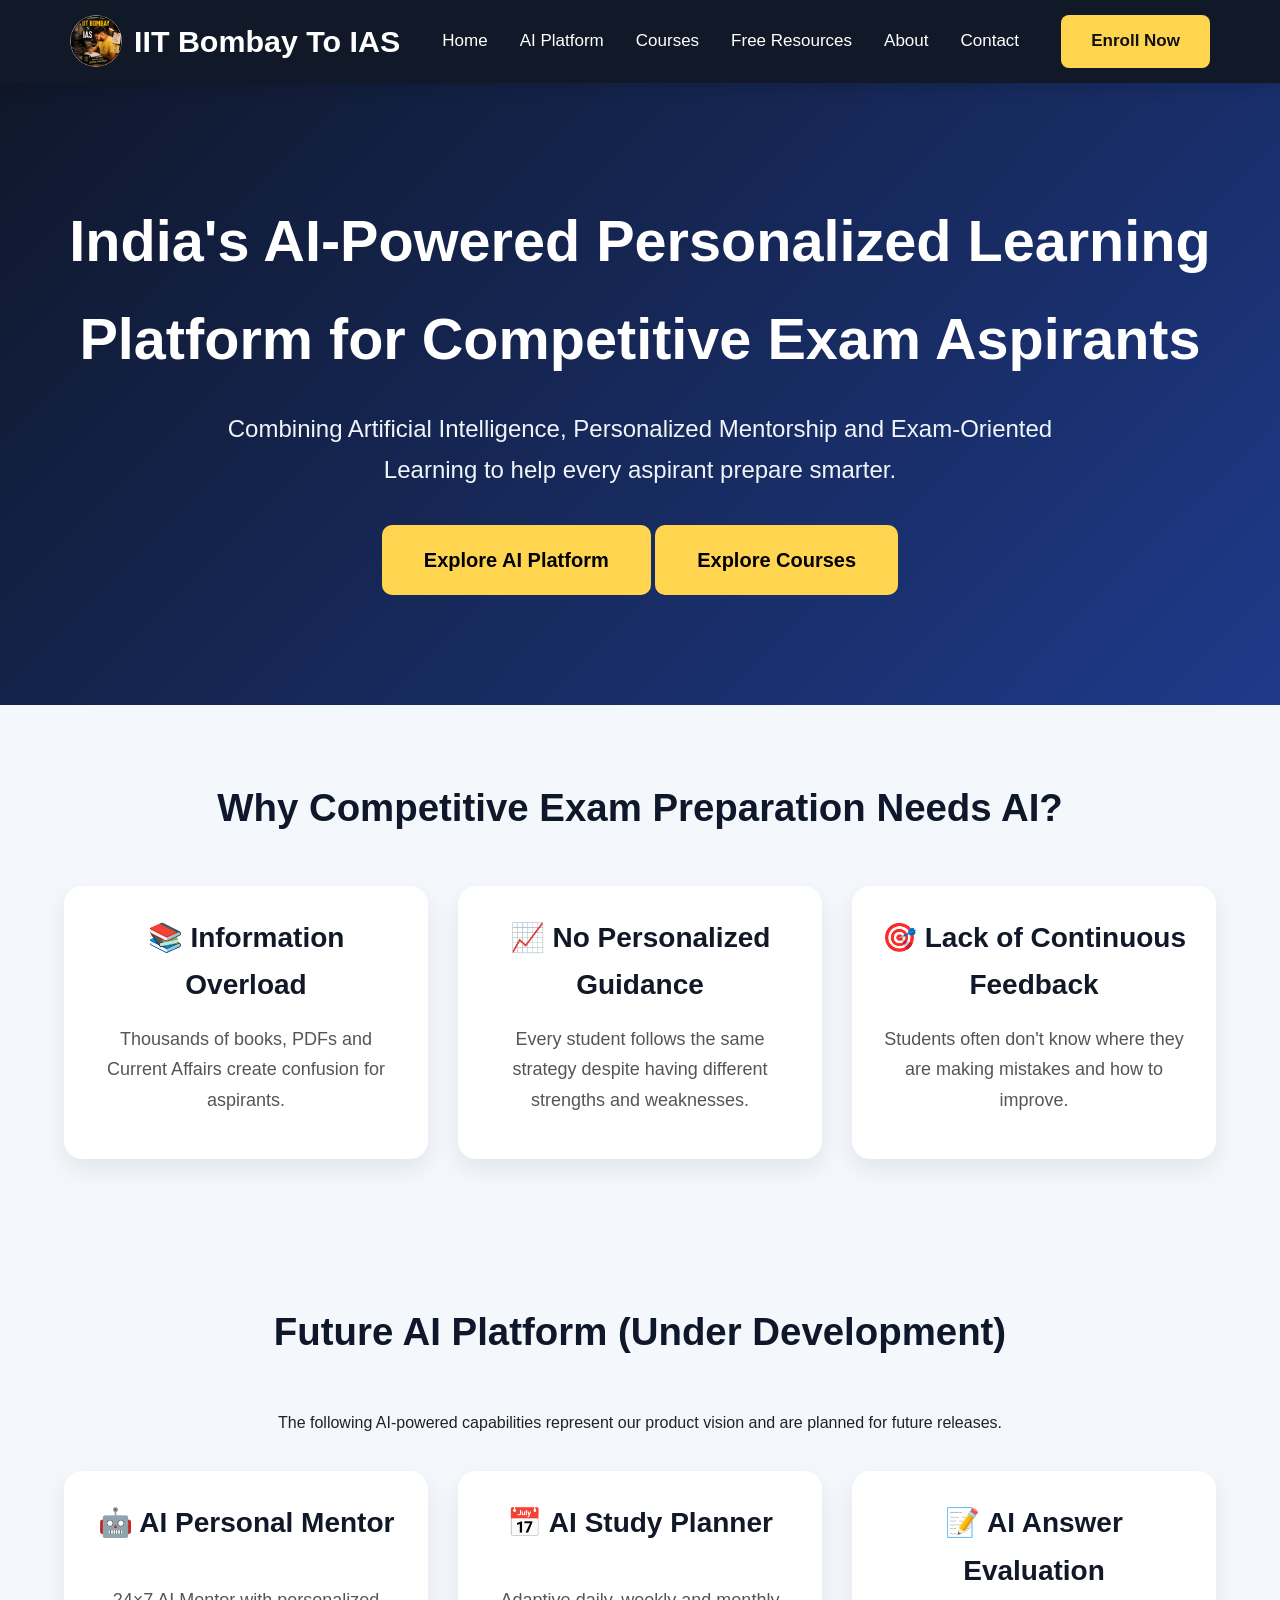
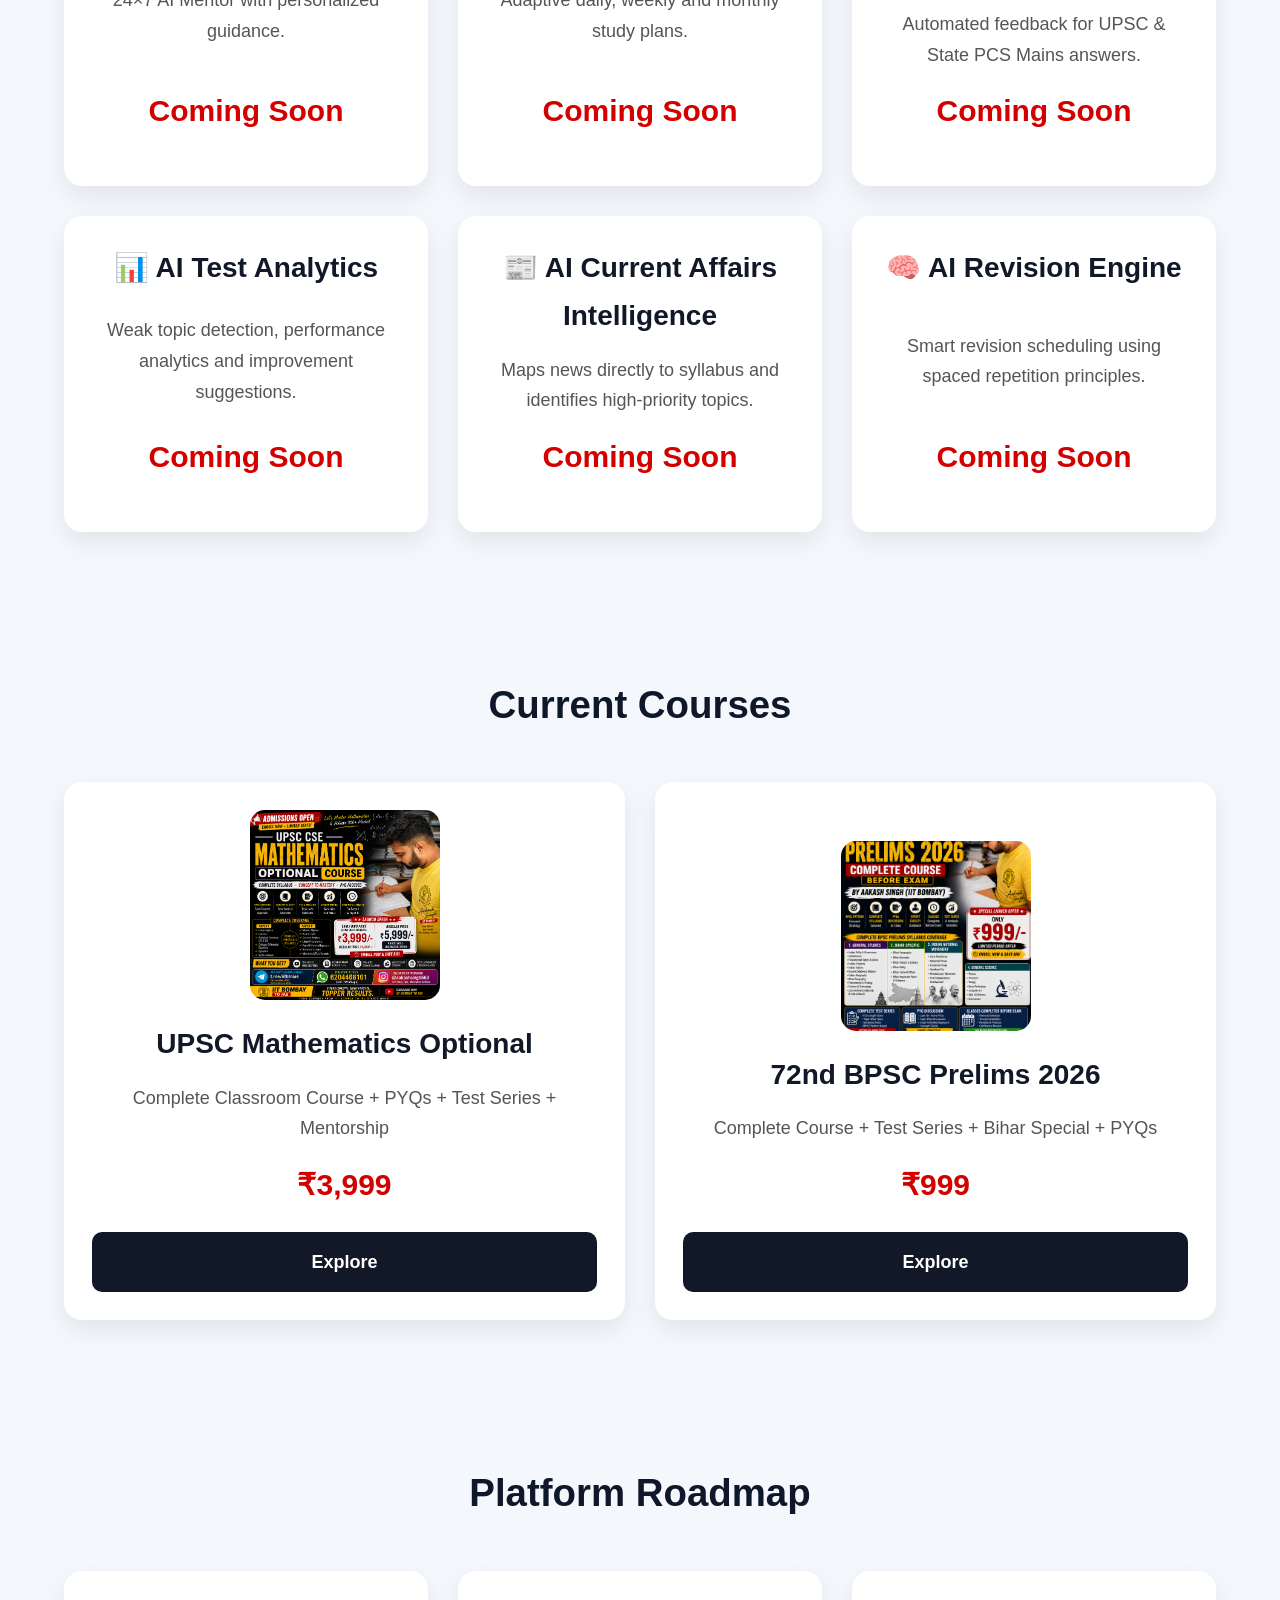
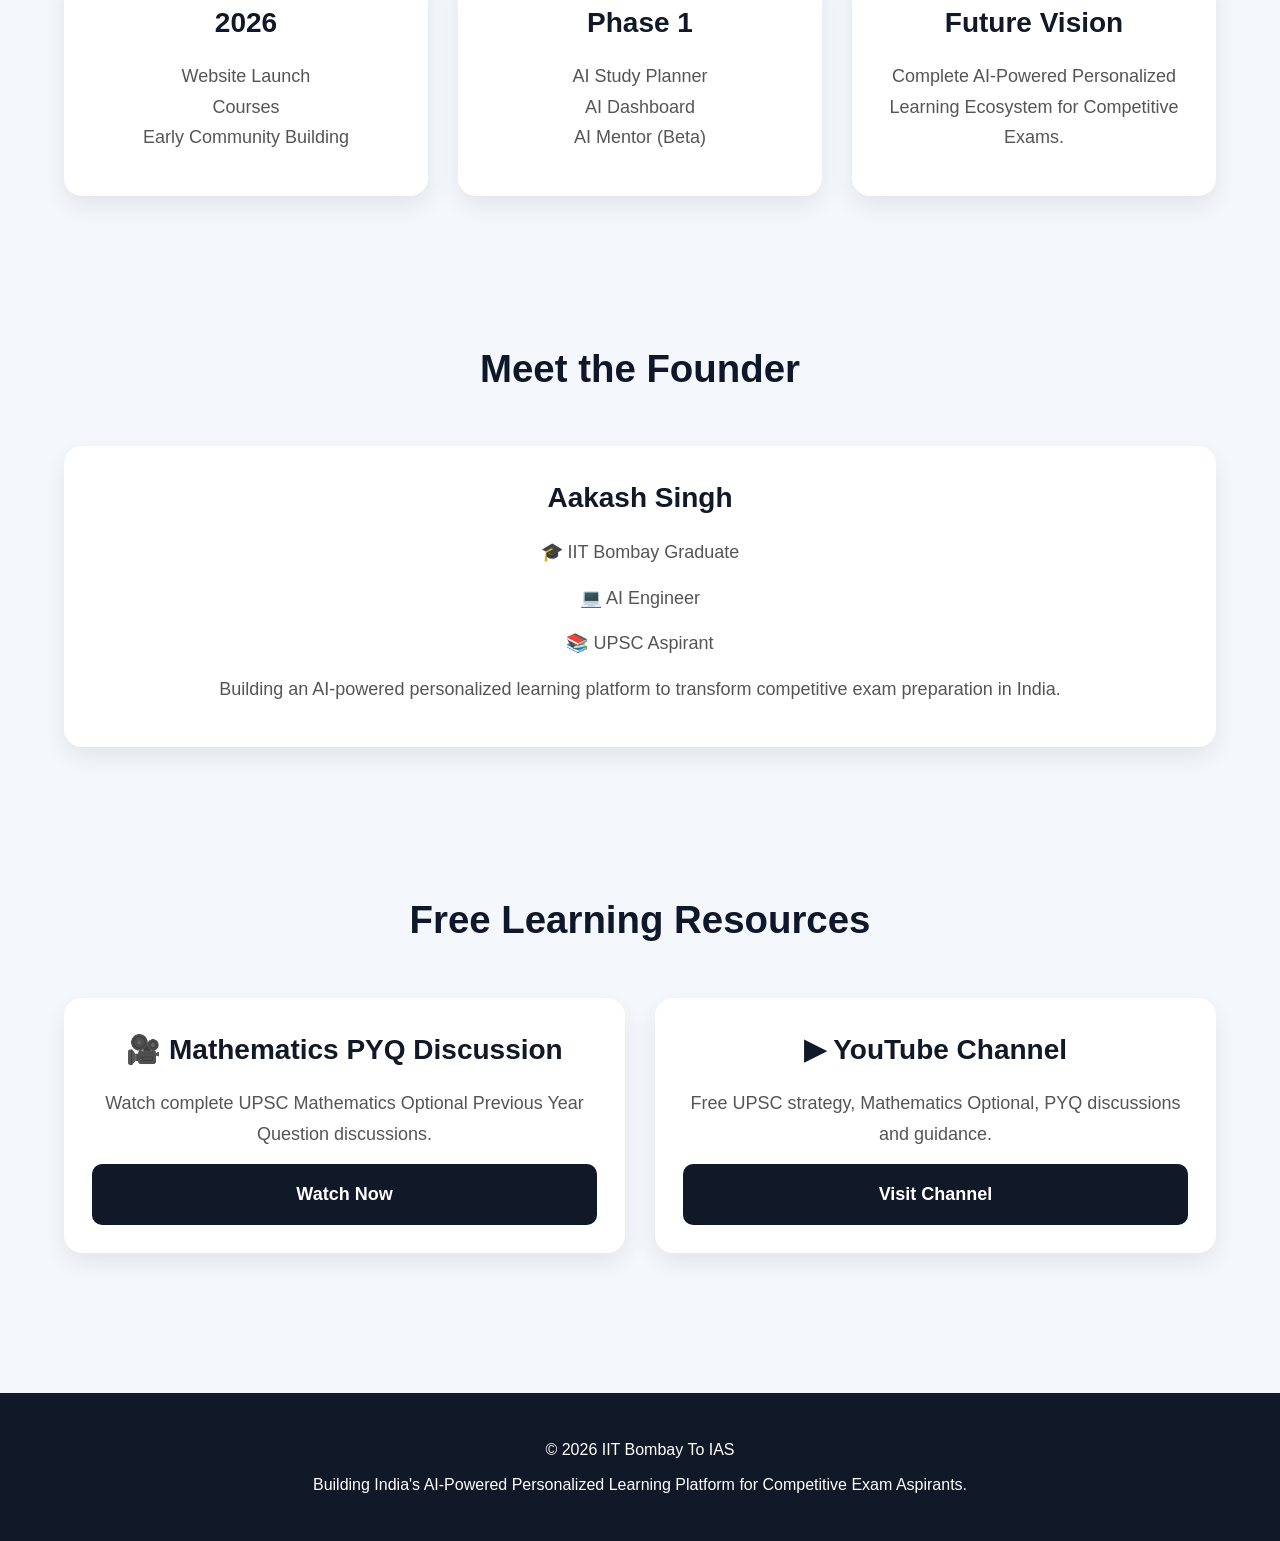
==== index.html @ cb293e4f "Responsive IIT Bombay To IAS site with SEO + accessibility improvements" ====
<!DOCTYPE html>
<html lang="en">

<head>

<meta charset="UTF-8">
<meta name="viewport" content="width=device-width, initial-scale=1.0">

<title>
IIT Bombay To IAS | India's AI-Powered Competitive Exam Platform
</title>

<meta name="description"
content="AI Powered Personalized Learning Platform for UPSC, State PCS, SSC, Banking and other Competitive Exams. Personalized AI Mentor, AI Study Planner, AI Answer Evaluation and more.">

<link rel="icon" type="image/png" href="images/logo.png">
<link rel="canonical" href="https://abhi1191.github.io/iitbombaytoias/">
<meta name="theme-color" content="#111827">
<meta property="og:type" content="website">
<meta property="og:title" content="IIT Bombay To IAS | India's AI-Powered Competitive Exam Platform">
<meta property="og:description" content="AI-powered personalized learning platform for UPSC, State PCS, SSC, Banking and other competitive exams.">
<meta property="og:image" content="https://abhi1191.github.io/iitbombaytoias/images/logo.png">

<link rel="stylesheet" href="css/style.css">

</head>

<body>

<!-- ================= NAVBAR ================= -->

<header>

<nav>

<div class="logo">

<img src="images/logo.png" alt="IIT Bombay To IAS">

<h2>IIT Bombay To IAS</h2>

</div>

<ul>

<li><a href="index.html">Home</a></li>

<li><a href="ai-platform.html">AI Platform</a></li>

<li><a href="courses.html">Courses</a></li>

<li><a href="resources.html">Free Resources</a></li>

<li><a href="about.html">About</a></li>

<li><a href="contact.html">Contact</a></li>

</ul>

<a href="https://forms.gle/uqnSGutSCqCPFCfB7" target="_blank" rel="noopener noreferrer" class="nav-btn btn">

Enroll Now

</a>

</nav>

</header>





<!-- ================= HERO ================= -->

<section class="hero">

<h1>

India's AI-Powered Personalized Learning Platform
for Competitive Exam Aspirants

</h1>

<p>

Combining Artificial Intelligence, Personalized Mentorship and Exam-Oriented Learning
to help every aspirant prepare smarter.

</p>

<div class="hero-buttons">

<a href="ai-platform.html" class="btn">

Explore AI Platform

</a>

<a href="courses.html" class="btn secondary-btn">

Explore Courses

</a>

</div>

</section>





<!-- ================= WHY AI ================= -->

<section class="featured">

<h2>

Why Competitive Exam Preparation Needs AI?

</h2>

<div class="cards">

<div class="card">

<h3>

📚 Information Overload

</h3>

<p>

Thousands of books, PDFs and Current Affairs create confusion for aspirants.

</p>

</div>

<div class="card">

<h3>

📈 No Personalized Guidance

</h3>

<p>

Every student follows the same strategy despite having different strengths and weaknesses.

</p>

</div>

<div class="card">

<h3>

🎯 Lack of Continuous Feedback

</h3>

<p>

Students often don't know where they are making mistakes and how to improve.

</p>

</div>

</div>

</section>





<!-- ================= AI FEATURES ================= -->

<section class="featured">

<h2>

Future AI Platform (Under Development)

</h2>

<p style="text-align:center; margin-bottom:35px;">

The following AI-powered capabilities represent our product vision and are planned for future releases.

</p>

<div class="cards">

<div class="card">

<h3>🤖 AI Personal Mentor</h3>

<p>

24×7 AI Mentor with personalized guidance.

</p>

<h4>Coming Soon</h4>

</div>

<div class="card">

<h3>📅 AI Study Planner</h3>

<p>

Adaptive daily, weekly and monthly study plans.

</p>

<h4>Coming Soon</h4>

</div>

<div class="card">

<h3>📝 AI Answer Evaluation</h3>

<p>

Automated feedback for UPSC & State PCS Mains answers.

</p>

<h4>Coming Soon</h4>

</div>

<div class="card">

<h3>📊 AI Test Analytics</h3>

<p>

Weak topic detection, performance analytics and improvement suggestions.

</p>

<h4>Coming Soon</h4>

</div>

<div class="card">

<h3>📰 AI Current Affairs Intelligence</h3>

<p>

Maps news directly to syllabus and identifies high-priority topics.

</p>

<h4>Coming Soon</h4>

</div>

<div class="card">

<h3>🧠 AI Revision Engine</h3>

<p>

Smart revision scheduling using spaced repetition principles.

</p>

<h4>Coming Soon</h4>

</div>

</div>

</section>





<!-- ================= FEATURED COURSES ================= -->

<section class="featured">

<h2>

Current Courses

</h2>

<div class="cards">

<div class="card">

<img src="images/maths-course.jpg" alt="Mathematics">

<h3>

UPSC Mathematics Optional

</h3>

<p>

Complete Classroom Course + PYQs + Test Series + Mentorship

</p>

<h4>

₹3,999

</h4>

<a href="courses/mathematics.html" class="btn">

Explore

</a>

</div>

<div class="card">

<img src="images/bpsc-course.jpg" alt="BPSC">

<h3>

72nd BPSC Prelims 2026

</h3>

<p>

Complete Course + Test Series + Bihar Special + PYQs

</p>

<h4>

₹999

</h4>

<a href="courses/bpsc-prelims-2026.html" class="btn">

Explore

</a>

</div>

</div>

</section>





<!-- ================= ROADMAP ================= -->

<section class="featured">

<h2>

Platform Roadmap

</h2>

<div class="cards">

<div class="card">

<h3>

2026

</h3>

<p>

Website Launch

<br>

Courses

<br>

Early Community Building

</p>

</div>

<div class="card">

<h3>

Phase 1

</h3>

<p>

AI Study Planner

<br>

AI Dashboard

<br>

AI Mentor (Beta)

</p>

</div>

<div class="card">

<h3>

Future Vision

</h3>

<p>

Complete AI-Powered Personalized Learning Ecosystem

for Competitive Exams.

</p>

</div>

</div>

</section>





<!-- ================= FOUNDER ================= -->

<section class="featured">

<h2>

Meet the Founder

</h2>

<div class="card">

<h3>

Aakash Singh

</h3>

<p>

🎓 IIT Bombay Graduate

</p>

<p>

💻 AI Engineer

</p>

<p>

📚 UPSC Aspirant

</p>

<p>

Building an AI-powered personalized learning platform to transform competitive exam preparation in India.

</p>

</div>

</section>





<!-- ================= FREE RESOURCES ================= -->

<section class="featured">

<h2>

Free Learning Resources

</h2>

<div class="cards">

<div class="card">

<h3>

🎥 Mathematics PYQ Discussion

</h3>

<p>

Watch complete UPSC Mathematics Optional Previous Year Question discussions.

</p>

<a href="https://youtube.com/playlist?list=PLVQvj6V-gxZo&si=_vvaXOVan2dzab0p" target="_blank" rel="noopener noreferrer" class="btn">

Watch Now

</a>

</div>

<div class="card">

<h3>

▶ YouTube Channel

</h3>

<p>

Free UPSC strategy, Mathematics Optional, PYQ discussions and guidance.

</p>

<a href="https://youtube.com/@aakashiitian0563?si=vOy2BnMNXCb8_XYf" target="_blank" rel="noopener noreferrer" class="btn">

Visit Channel

</a>

</div>

</div>

</section>





<!-- ================= FOOTER ================= -->

<footer>

<p>

© 2026 IIT Bombay To IAS

</p>

<p>

Building India's AI-Powered Personalized Learning Platform for Competitive Exam Aspirants.

</p>

</footer>

<script src="js/script.js"></script>

</body>

</html>
---- css/style.css ----
/* ==========================================================
   IIT Bombay To IAS
   AI Powered Competitive Exam Platform
   Global Styles (Part 1)
========================================================== */

*{
    margin:0;
    padding:0;
    box-sizing:border-box;
    font-family:Arial, Helvetica, sans-serif;
}

html{
    scroll-behavior:smooth;
}

body{
    background:#f4f7fb;
    color:#222;
    line-height:1.7;
}

/* ==========================================================
   LINKS
========================================================== */

a{
    text-decoration:none;
    color:inherit;
}

/* ==========================================================
   NAVBAR
========================================================== */

nav{

    width:100%;

    display:flex;

    justify-content:space-between;

    align-items:center;

    padding:15px 70px;

    background:#111827;

    position:sticky;

    top:0;

    z-index:999;

    box-shadow:0 3px 15px rgba(0,0,0,.15);

}

.logo{

    display:flex;

    align-items:center;

    gap:12px;

}

.logo img{

    width:52px;

    height:52px;

    border-radius:50%;

}

.logo h2{

    color:white;

    font-size:clamp(1.1rem, 2.4vw, 1.9rem);

    font-weight:bold;

    white-space:nowrap;

}

nav ul{

    display:flex;

    gap:32px;

    list-style:none;

}

nav ul li a{

    color:white;

    font-size:17px;

    transition:.3s;

}

nav ul li a:hover{

    color:#FFD54F;

}

/* ==========================================================
   NAV BUTTON
========================================================== */

.nav-btn{

    background:#FFD54F;

    color:#111;

    padding:12px 30px;

    border:none;

    border-radius:8px;

    font-size:17px;

    font-weight:bold;

    cursor:pointer;

    transition:.3s;

}

.nav-btn:hover{

    background:white;

    transform:translateY(-2px);

}

/* ==========================================================
   MOBILE MENU TOGGLE (hamburger)
========================================================== */

.menu-toggle{

    display:none;

    flex-direction:column;

    justify-content:center;

    gap:5px;

    width:46px;

    height:46px;

    padding:9px;

    background:none;

    border:none;

    cursor:pointer;

}

.menu-toggle span{

    display:block;

    width:26px;

    height:3px;

    background:#fff;

    border-radius:3px;

    transition:.3s;

}

.menu-toggle[aria-expanded="true"] span:nth-child(1){

    transform:translateY(8px) rotate(45deg);

}

.menu-toggle[aria-expanded="true"] span:nth-child(2){

    opacity:0;

}

.menu-toggle[aria-expanded="true"] span:nth-child(3){

    transform:translateY(-8px) rotate(-45deg);

}

/* ==========================================================
   HERO SECTION
========================================================== */

.hero{

    background:linear-gradient(135deg,#0f172a,#1e3a8a);

    color:white;

    text-align:center;

    padding:110px 20px;

}

.hero h1{

    font-size:clamp(2rem, 5.5vw, 3.6rem);

    margin-bottom:20px;

    font-weight:bold;

}

.hero p{

    font-size:clamp(1rem, 2.4vw, 1.5rem);

    max-width:900px;

    margin:auto;

    margin-bottom:35px;

    color:#f1f5f9;

}

.hero button,
.hero a.btn{

    background:#FFD54F;

    color:black;

    border:none;

    padding:18px 42px;

    font-size:20px;

    border-radius:10px;

    cursor:pointer;

    font-weight:bold;

    transition:.3s;

}

.hero button:hover,
.hero a.btn:hover{

    transform:translateY(-4px);

    background:white;

}

/* ==========================================================
   SECTION TITLE
========================================================== */

.section-title{

    text-align:center;

    font-size:clamp(1.7rem, 4vw, 2.5rem);

    color:#0f172a;

    margin-bottom:15px;

}

.section-subtitle{

    text-align:center;

    color:#555;

    font-size:20px;

    margin-bottom:45px;

}

/* ==========================================================
   COMMON SECTION
========================================================== */

.featured{

    width:90%;

    max-width:1400px;

    margin:auto;

    padding:70px 0;

}

.featured h2{

    text-align:center;

    font-size:clamp(1.6rem, 3.8vw, 2.4rem);

    color:#0f172a;

    margin-bottom:45px;

}

/* ==========================================================
   GRID
========================================================== */

.cards{

    display:grid;

    grid-template-columns:repeat(auto-fit,minmax(280px,1fr));

    gap:30px;

}

/* ==========================================================
   CARD DESIGN
========================================================== */

.card,
.course-card{

    background:white;

    border-radius:18px;

    padding:28px;

    text-align:center;

    box-shadow:0 10px 25px rgba(0,0,0,.08);

    transition:.35s;

    display:flex;

    flex-direction:column;

    justify-content:space-between;

    overflow:hidden;

}

.card:hover,
.course-card:hover{

    transform:translateY(-8px);

    box-shadow:0 18px 40px rgba(0,0,0,.15);

}

/* ==========================================================
   CARD IMAGE
========================================================== */

.card img,
.course-card img{

    width:190px;

    height:190px;

    object-fit:cover;

    margin:auto;

    border-radius:15px;

    margin-bottom:20px;

}

.card h3,
.course-card h2{

    font-size:28px;

    margin-bottom:15px;

    color:#111827;

}

.card p,
.course-card p{

    font-size:18px;

    color:#555;

    margin-bottom:15px;

}

.card h4,
.course-card h4{

    color:#d40000;

    font-size:30px;

    margin-bottom:22px;

}

/* ==========================================================
   BUTTONS
========================================================== */

a.btn{

    display:inline-block;

    text-decoration:none;

    text-align:center;

}

.card button,
.card a.btn,
.course-card button,
.course-card a.btn{

    width:100%;

    background:#111827;

    color:white;

    border:none;

    padding:15px;

    border-radius:10px;

    font-size:18px;

    cursor:pointer;

    transition:.3s;

    font-weight:bold;

}

.card button:hover,
.card a.btn:hover,
.course-card button:hover,
.course-card a.btn:hover{

    background:#FFD54F;

    color:black;

}

button:disabled{

    background:#bdbdbd;

    cursor:not-allowed;

}

/* ==========================================================
   BADGES
========================================================== */

.badge{

    display:inline-block;

    background:#2563eb;

    color:white;

    padding:8px 18px;

    border-radius:50px;

    font-size:14px;

    font-weight:bold;

    margin-bottom:18px;

}

.badge-ai{

    background:#7c3aed;

}

.badge-live{

    background:#16a34a;

}

.badge-coming{

    background:#f59e0b;

}

/* ==========================================================
   HIGHLIGHT BOX
========================================================== */

.highlight-box{

    background:#eef5ff;

    border-left:5px solid #2563eb;

    padding:22px;

    border-radius:10px;

    margin:25px 0;

}

/* ==========================================================
   AI FEATURE BOX
========================================================== */

.ai-feature{

    background:white;

    border-radius:18px;

    padding:28px;

    box-shadow:0 10px 25px rgba(0,0,0,.08);

    transition:.3s;

}

.ai-feature:hover{

    transform:translateY(-6px);

}

.ai-feature h3{

    margin-bottom:15px;

    color:#1e3a8a;

}

.ai-feature p{

    color:#555;

    line-height:1.8;

}
/* ==========================================================
   COURSE PAGE
========================================================== */

.course-page{

    width:90%;
    max-width:1300px;
    margin:70px auto;

    display:grid;

    grid-template-columns:400px 1fr;

    gap:60px;

    align-items:center;

}

.course-left{

    text-align:center;

}

.course-image{

    width:100%;

    max-width:400px;

    border-radius:18px;

    box-shadow:0 15px 35px rgba(0,0,0,.18);

    transition:.4s;

}

.course-image:hover{

    transform:scale(1.02);

}

.course-right h1{

    font-size:clamp(1.8rem, 4.5vw, 2.9rem);

    color:#0f172a;

    margin-bottom:20px;

}

.course-right p{

    font-size:20px;

    color:#555;

    margin-bottom:25px;

}

/* ==========================================================
   PRICE BOX
========================================================== */

.price-box{

    background:#fff8dc;

    border-left:6px solid #f59e0b;

    padding:25px;

    border-radius:12px;

    margin:25px 0;

    box-shadow:0 6px 15px rgba(0,0,0,.08);

}

.price-box h2{

    color:#d40000;

    font-size:48px;

    margin-bottom:10px;

}

.price-box span{

    color:#444;

    font-size:18px;

}

/* ==========================================================
   BUY BUTTON
========================================================== */

.buy-btn{

    background:#111827;

    color:white;

    padding:18px 42px;

    border:none;

    border-radius:10px;

    font-size:20px;

    font-weight:bold;

    cursor:pointer;

    transition:.3s;

}

.buy-btn:hover{

    background:#FFD54F;

    color:black;

}

/* ==========================================================
   DETAILS SECTION
========================================================== */

.details{

    width:90%;

    max-width:1200px;

    margin:35px auto;

    background:white;

    padding:40px;

    border-radius:18px;

    box-shadow:0 8px 22px rgba(0,0,0,.08);

}

.details h2{

    color:#1e3a8a;

    font-size:32px;

    margin-bottom:22px;

}

.details h3{

    color:#111827;

    margin-top:20px;

    margin-bottom:12px;

}

.details p{

    font-size:18px;

    color:#444;

    line-height:1.9;

}

.details ul{

    padding-left:25px;

}

.details li{

    margin:14px 0;

    font-size:18px;

    color:#333;

}

/* ==========================================================
   INFO GRID
========================================================== */

.info-grid{

    display:grid;

    grid-template-columns:repeat(auto-fit,minmax(260px,1fr));

    gap:25px;

    margin-top:30px;

}

.info-box{

    background:#f8fbff;

    border-radius:15px;

    padding:25px;

    text-align:center;

    border:1px solid #dbeafe;

    transition:.3s;

}

.info-box:hover{

    transform:translateY(-6px);

    box-shadow:0 12px 25px rgba(0,0,0,.10);

}

.info-box h3{

    color:#2563eb;

    margin-bottom:15px;

}

.info-box p{

    font-size:17px;

}

/* ==========================================================
   FEATURE LIST
========================================================== */

.feature-list{

    display:grid;

    grid-template-columns:repeat(auto-fit,minmax(300px,1fr));

    gap:20px;

    margin-top:25px;

}

.feature-item{

    background:#ffffff;

    border-radius:14px;

    padding:22px;

    box-shadow:0 8px 18px rgba(0,0,0,.07);

    border-left:5px solid #2563eb;

}

.feature-item h3{

    color:#1d4ed8;

    margin-bottom:10px;

}

.feature-item p{

    color:#555;

}

/* ==========================================================
   AI PLATFORM SECTION
========================================================== */

.ai-section{

    width:90%;

    max-width:1300px;

    margin:70px auto;

}

.ai-section h2{

    text-align:center;

    font-size:40px;

    color:#0f172a;

    margin-bottom:18px;

}

.ai-section p{

    text-align:center;

    font-size:20px;

    color:#666;

    margin-bottom:45px;

}

/* ==========================================================
   AI FEATURE GRID
========================================================== */

.ai-grid{

    display:grid;

    grid-template-columns:repeat(auto-fit,minmax(320px,1fr));

    gap:28px;

}

.ai-card{

    background:white;

    padding:30px;

    border-radius:18px;

    box-shadow:0 10px 22px rgba(0,0,0,.08);

    transition:.35s;

}

.ai-card:hover{

    transform:translateY(-8px);

}

.ai-card h3{

    color:#1d4ed8;

    margin-bottom:15px;

    font-size:24px;

}

.ai-card p{

    color:#555;

    line-height:1.8;

}

/* ==========================================================
   ROADMAP
========================================================== */

.roadmap{

    width:90%;

    max-width:1200px;

    margin:60px auto;

}

.roadmap table{

    width:100%;

    border-collapse:collapse;

    background:white;

    box-shadow:0 8px 18px rgba(0,0,0,.08);

}

.roadmap th{

    background:#1d4ed8;

    color:white;

    padding:18px;

}

.roadmap td{

    border:1px solid #e5e7eb;

    padding:18px;

    font-size:17px;

}

.roadmap tr:nth-child(even){

    background:#f8fafc;

}

/* ==========================================================
   VISION BOX
========================================================== */

.vision-box{

    background:linear-gradient(135deg,#1e3a8a,#2563eb);

    color:white;

    padding:45px;

    border-radius:20px;

    text-align:center;

    margin:60px auto;

    width:90%;

    max-width:1200px;

}

.vision-box h2{

    font-size:38px;

    margin-bottom:20px;

}

.vision-box p{

    font-size:20px;

    max-width:900px;

    margin:auto;

}

/* ==========================================================
   CTA SECTION
========================================================== */

.cta{

    background:#111827;

    color:white;

    text-align:center;

    padding:70px 20px;

}

.cta h2{

    font-size:42px;

    margin-bottom:20px;

}

.cta p{

    font-size:20px;

    margin-bottom:30px;

}

.cta button,
.cta a.btn{

    background:#FFD54F;

    color:black;

    border:none;

    padding:18px 40px;

    border-radius:10px;

    font-size:20px;

    font-weight:bold;

    cursor:pointer;

    transition:.3s;

}

.cta button:hover,
.cta a.btn:hover{

    background:white;

}
/* ==========================================================
   ABOUT PAGE
========================================================== */

.about-grid{

    display:grid;
    grid-template-columns:repeat(auto-fit,minmax(300px,1fr));
    gap:30px;
    margin-top:30px;

}

.about-card{

    background:white;
    border-radius:18px;
    padding:30px;
    box-shadow:0 10px 25px rgba(0,0,0,.08);
    transition:.3s;

}

.about-card:hover{

    transform:translateY(-6px);

}

.about-card h3{

    color:#1d4ed8;
    margin-bottom:15px;

}

.about-card p{

    color:#555;
    line-height:1.8;

}

/* ==========================================================
   CONTACT PAGE
========================================================== */

.contact-grid{

    display:grid;
    grid-template-columns:repeat(auto-fit,minmax(280px,1fr));
    gap:30px;
    margin-top:30px;

}

.contact-card{

    background:white;
    border-radius:18px;
    padding:30px;
    text-align:center;
    box-shadow:0 10px 25px rgba(0,0,0,.08);
    transition:.3s;

}

.contact-card:hover{

    transform:translateY(-6px);

}

.contact-card h3{

    color:#2563eb;
    margin-bottom:15px;

}

.contact-card p{

    color:#555;

}

/* ==========================================================
   RESOURCES
========================================================== */

.resource-grid{

    display:grid;
    grid-template-columns:repeat(auto-fit,minmax(300px,1fr));
    gap:28px;
    margin-top:35px;

}

.resource-card{

    background:white;
    border-radius:18px;
    padding:28px;
    box-shadow:0 10px 25px rgba(0,0,0,.08);
    transition:.3s;

}

.resource-card:hover{

    transform:translateY(-6px);

}

.resource-card h3{

    color:#0f172a;
    margin-bottom:15px;

}

.resource-card p{

    color:#555;
    margin-bottom:20px;

}

.resource-card a{

    display:inline-block;
    background:#2563eb;
    color:white;
    padding:10px 20px;
    border-radius:8px;
    transition:.3s;

}

.resource-card a:hover{

    background:#1d4ed8;

}

/* ==========================================================
   AI DASHBOARD PREVIEW
========================================================== */

.dashboard-preview{

    display:grid;
    grid-template-columns:repeat(auto-fit,minmax(250px,1fr));
    gap:25px;
    margin-top:35px;

}

.dashboard-card{

    background:white;
    border-radius:15px;
    padding:25px;
    text-align:center;
    box-shadow:0 8px 20px rgba(0,0,0,.08);

}

.dashboard-card h3{

    color:#2563eb;
    margin-bottom:10px;

}

.dashboard-card h2{

    font-size:40px;
    color:#111827;
    margin:15px 0;

}

/* ==========================================================
   STATS
========================================================== */

.stats{

    display:grid;
    grid-template-columns:repeat(auto-fit,minmax(220px,1fr));
    gap:30px;
    margin:60px auto;

}

.stat-box{

    background:white;
    border-radius:18px;
    padding:35px;
    text-align:center;
    box-shadow:0 10px 25px rgba(0,0,0,.08);

}

.stat-box h2{

    font-size:42px;
    color:#2563eb;
    margin-bottom:10px;

}

.stat-box p{

    color:#666;

}

/* ==========================================================
   TIMELINE
========================================================== */

.timeline{

    width:90%;
    max-width:1100px;
    margin:60px auto;

}

.timeline-item{

    background:white;
    padding:25px;
    margin-bottom:20px;
    border-left:6px solid #2563eb;
    border-radius:12px;
    box-shadow:0 8px 20px rgba(0,0,0,.08);

}

.timeline-item h3{

    color:#1d4ed8;
    margin-bottom:10px;

}

/* ==========================================================
   YOUTUBE SECTION
========================================================== */

.youtube-box{

    background:#ff0000;
    color:white;
    padding:45px;
    border-radius:18px;
    text-align:center;
    margin:60px auto;

}

.youtube-box h2{

    margin-bottom:20px;

}

.youtube-box a{

    color:white;
    font-weight:bold;
    text-decoration:underline;

}

/* ==========================================================
   FOOTER
========================================================== */

footer{

    margin-top:70px;
    background:#111827;
    color:white;
    text-align:center;
    padding:35px 20px;

}

footer p{

    margin:8px 0;

}

footer a{

    color:#FFD54F;

}

/* ==========================================================
   ANIMATIONS
========================================================== */

@keyframes fadeUp{

    from{

        opacity:0;
        transform:translateY(30px);

    }

    to{

        opacity:1;
        transform:translateY(0);

    }

}

.card,
.course-card,
.details,
.ai-card,
.about-card,
.contact-card,
.resource-card,
.dashboard-card,
.timeline-item{

    animation:fadeUp .8s ease;

}

/* ==========================================================
   RESPONSIVE
========================================================== */

/* Tablet & below: collapse the navbar into a hamburger menu */
@media(max-width:900px){

nav{

    flex-wrap:wrap;
    padding:14px 22px;

}

.logo{

    flex:1;

}

.menu-toggle{

    display:flex;

}

nav ul,
nav>a{

    flex-basis:100%;
    display:none;

}

nav.nav-open ul{

    display:flex;
    flex-direction:column;
    gap:0;
    margin-top:12px;

}

nav.nav-open>a{

    display:block;
    margin-top:12px;

}

nav ul li{

    width:100%;

}

nav ul li a{

    display:block;
    padding:13px 4px;
    font-size:18px;
    border-top:1px solid rgba(255,255,255,.12);

}

.nav-btn{

    width:100%;

}

.course-page{

    grid-template-columns:1fr;
    text-align:center;
    gap:35px;
    margin:45px auto;

}

.course-image{

    max-width:360px;
    margin:auto;

}

.featured,
.details,
.vision-box,
.ai-section,
.roadmap{

    width:94%;

}

.featured{

    padding:50px 0;

}

}

/* Phones */
@media(max-width:600px){

nav{

    padding:12px 16px;

}

.hero{

    padding:70px 16px;

}

.hero-buttons{

    display:flex;
    flex-direction:column;
    gap:12px;

}

.card,
.course-card,
.ai-card,
.about-card,
.contact-card,
.resource-card{

    padding:22px;

}

.card img,
.course-card img{

    width:150px;
    height:150px;

}

.details{

    padding:26px 20px;

}

.roadmap td,
.roadmap th{

    padding:12px;
    font-size:15px;

}

.price-box h2{

    font-size:36px;

}

.buy-btn,
.hero button,
.nav-btn{

    width:100%;

}

}

/* Large monitors: keep content comfortably centered */
@media(min-width:1600px){

.featured{

    max-width:1500px;

}

}

/* ==========================================================
   END OF FILE
========================================================== */
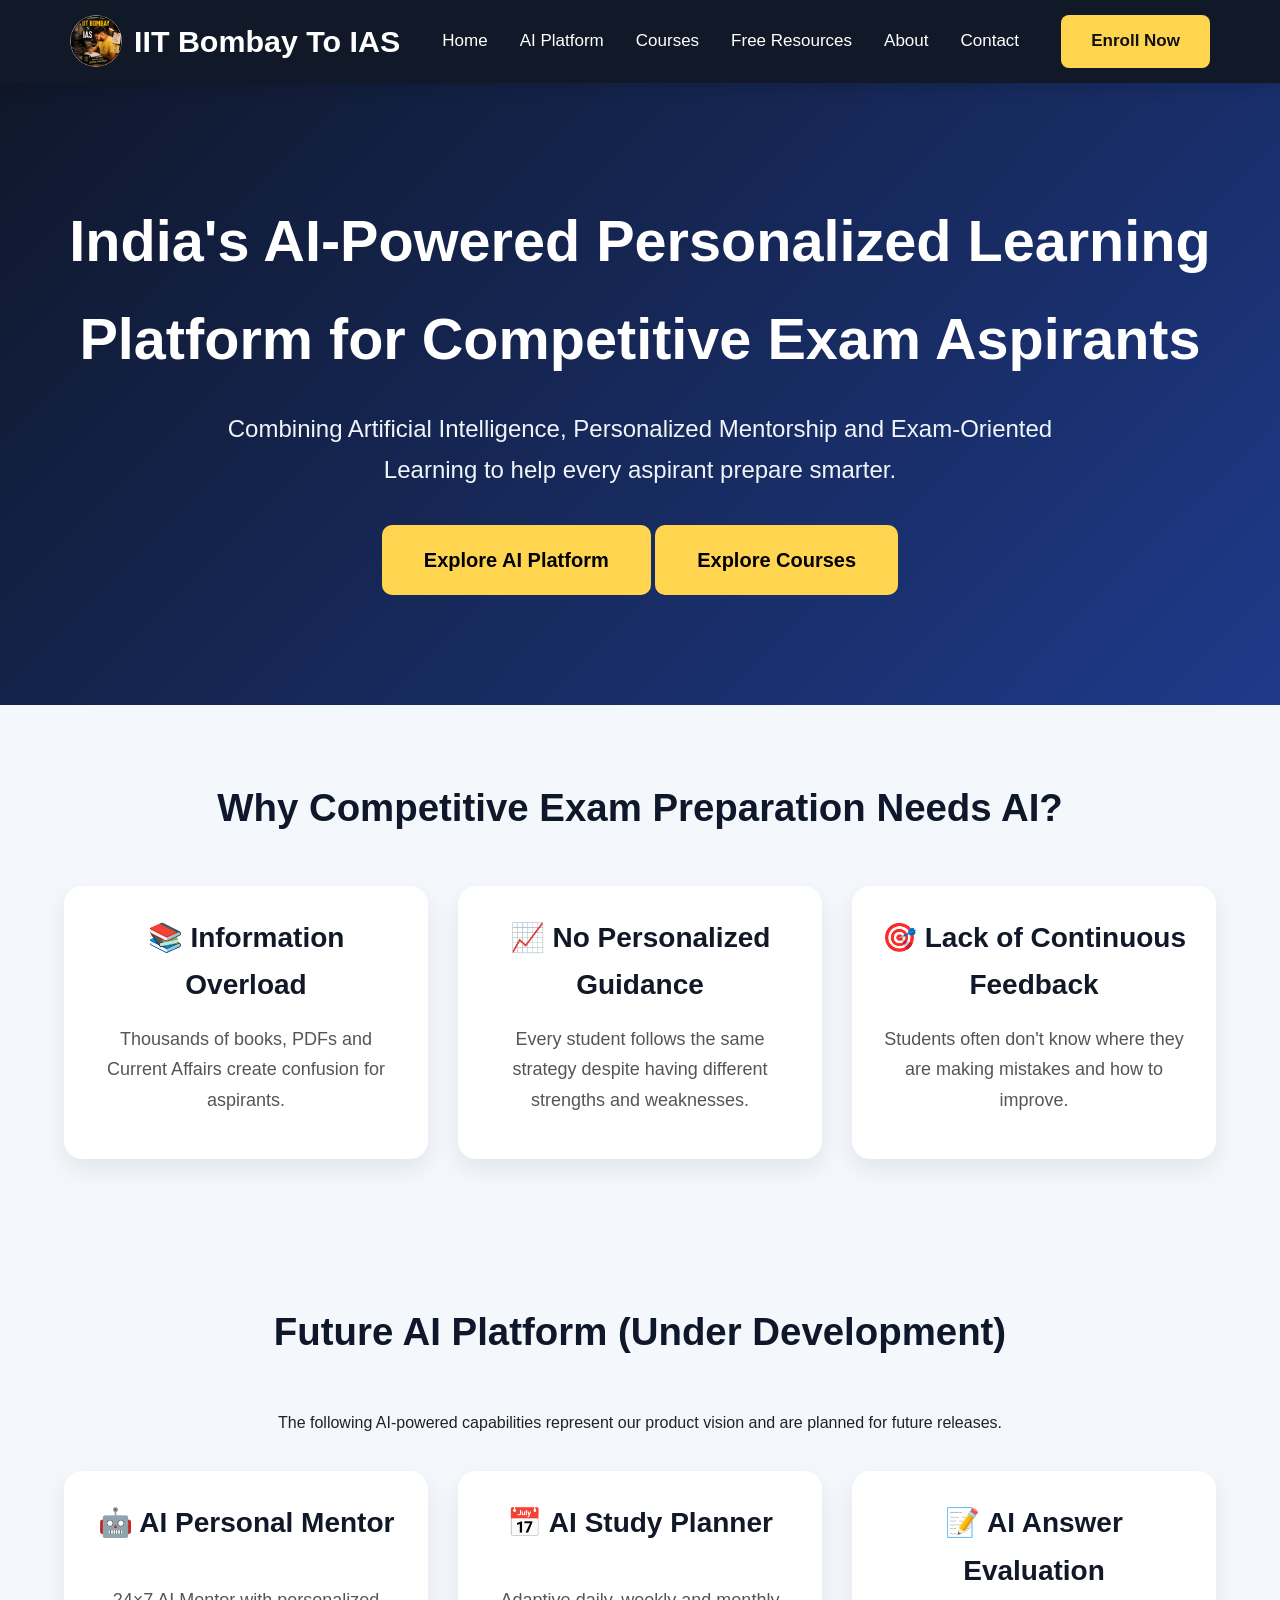
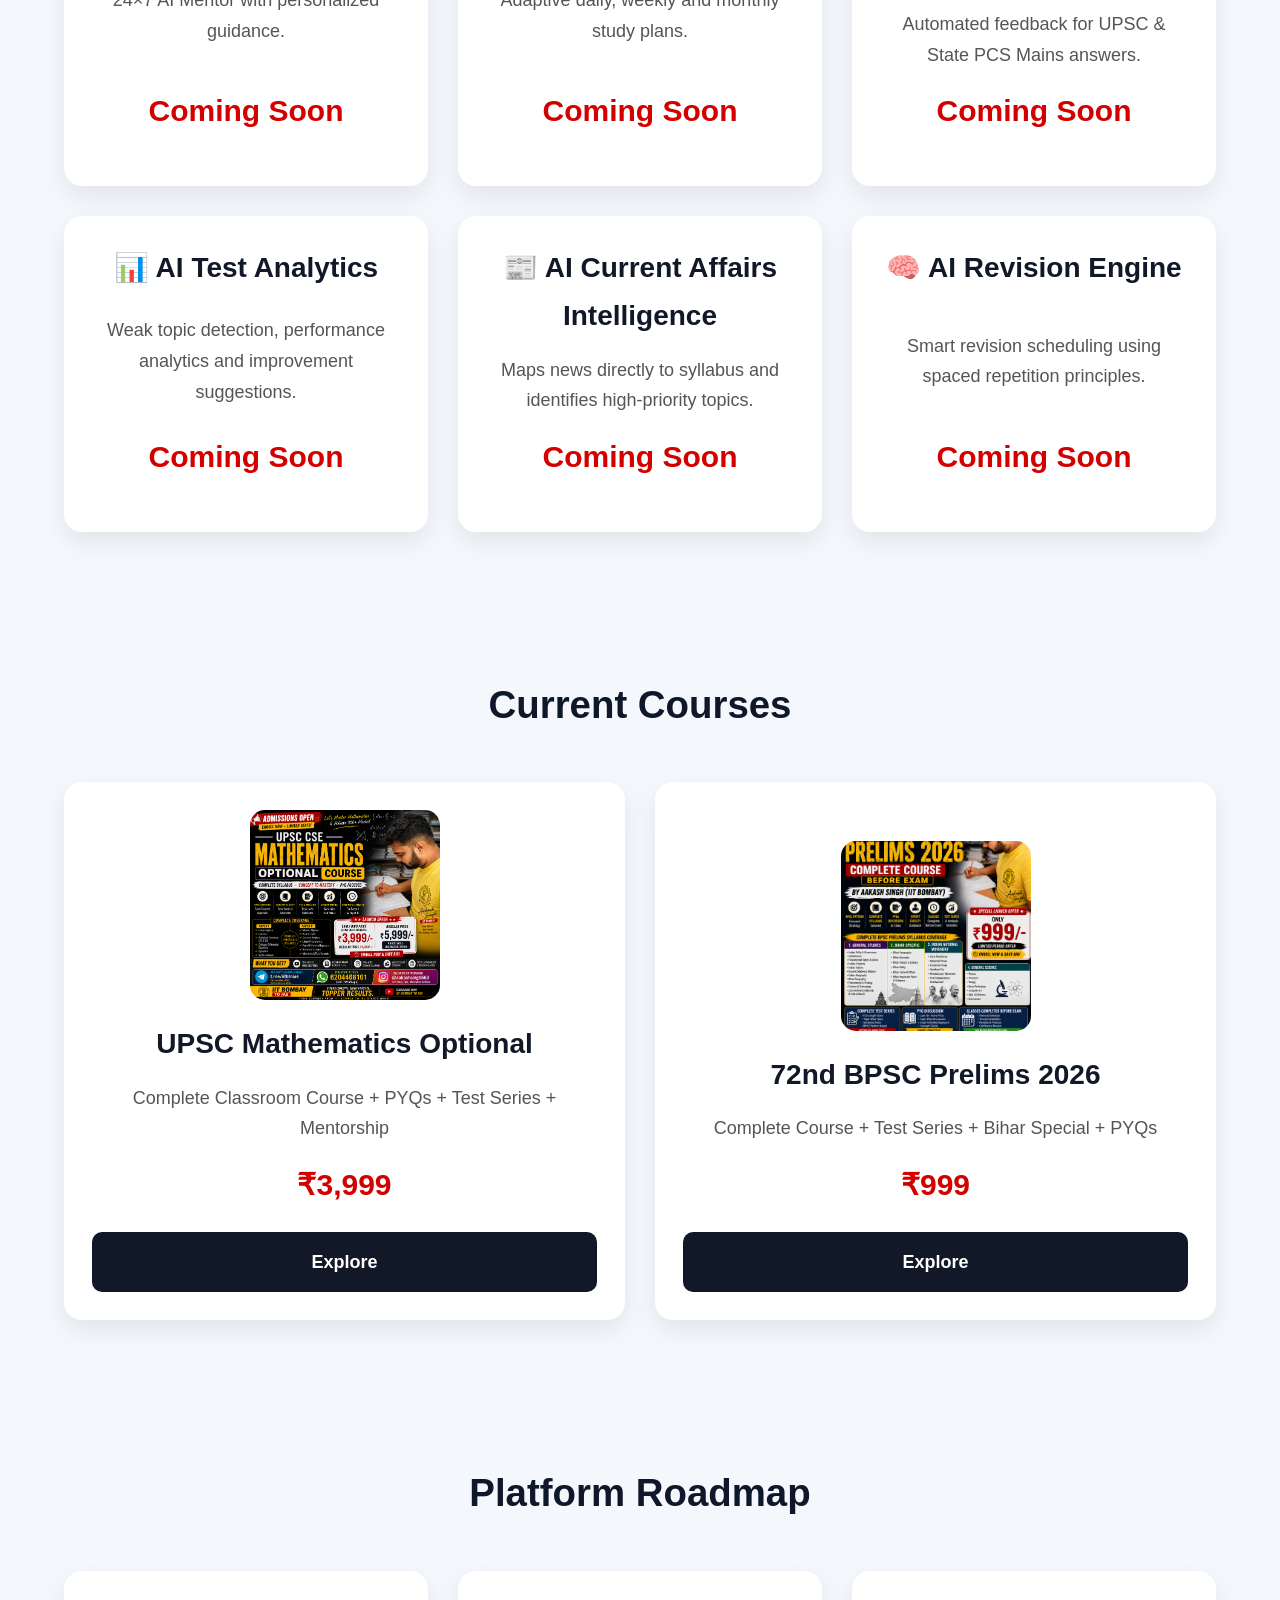
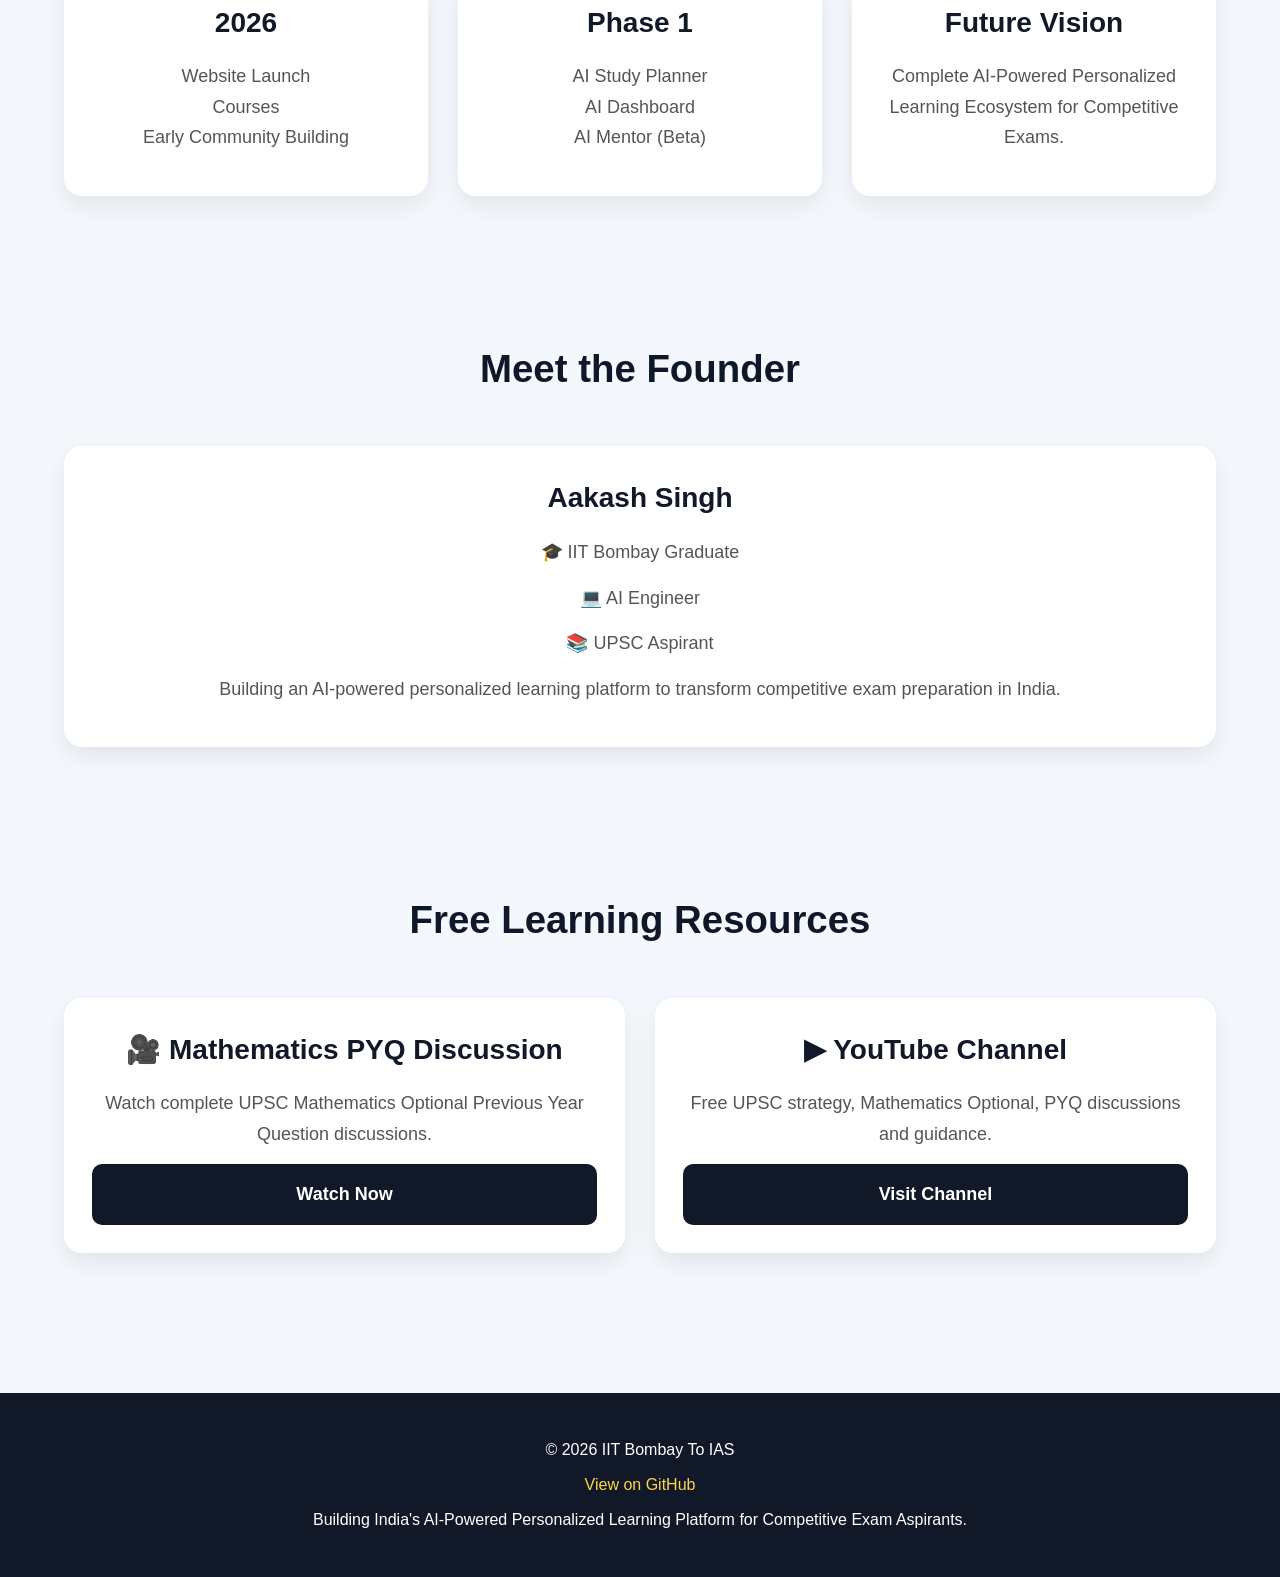
==== commit 2ed371f4: "Use repoUrl config in footer (View on GitHub link)" ====
--- a/index.html
+++ b/index.html
@@ -57,7 +57,7 @@
 
 </ul>
 
-<a href="https://forms.gle/uqnSGutSCqCPFCfB7" target="_blank" rel="noopener noreferrer" class="nav-btn btn">
+<a href="https://forms.gle/uqnSGutSCqCPFCfB7" data-cfg-href="enrollFormUrl" target="_blank" rel="noopener noreferrer" class="nav-btn btn">
 
 Enroll Now
 
@@ -531,7 +531,7 @@
 
 </p>
 
-<a href="https://youtube.com/playlist?list=PLVQvj6V-gxZo&si=_vvaXOVan2dzab0p" target="_blank" rel="noopener noreferrer" class="btn">
+<a href="https://youtube.com/playlist?list=PLVQvj6V-gxZo&si=_vvaXOVan2dzab0p" data-cfg-href="youtubePlaylistUrl" target="_blank" rel="noopener noreferrer" class="btn">
 
 Watch Now
 
@@ -553,7 +553,7 @@
 
 </p>
 
-<a href="https://youtube.com/@aakashiitian0563?si=vOy2BnMNXCb8_XYf" target="_blank" rel="noopener noreferrer" class="btn">
+<a href="https://youtube.com/@aakashiitian0563?si=vOy2BnMNXCb8_XYf" data-cfg-href="youtubeChannelUrl" target="_blank" rel="noopener noreferrer" class="btn">
 
 Visit Channel
 
@@ -581,12 +581,19 @@
 
 <p>
 
+<a href="https://github.com/Abhi1191/iitbombaytoias" data-cfg-href="repoUrl" target="_blank" rel="noopener noreferrer">View on GitHub</a>
+
+</p>
+
+<p>
+
 Building India's AI-Powered Personalized Learning Platform for Competitive Exam Aspirants.
 
 </p>
 
 </footer>
 
+<script src="js/config.js"></script>
 <script src="js/script.js"></script>
 
 </body>
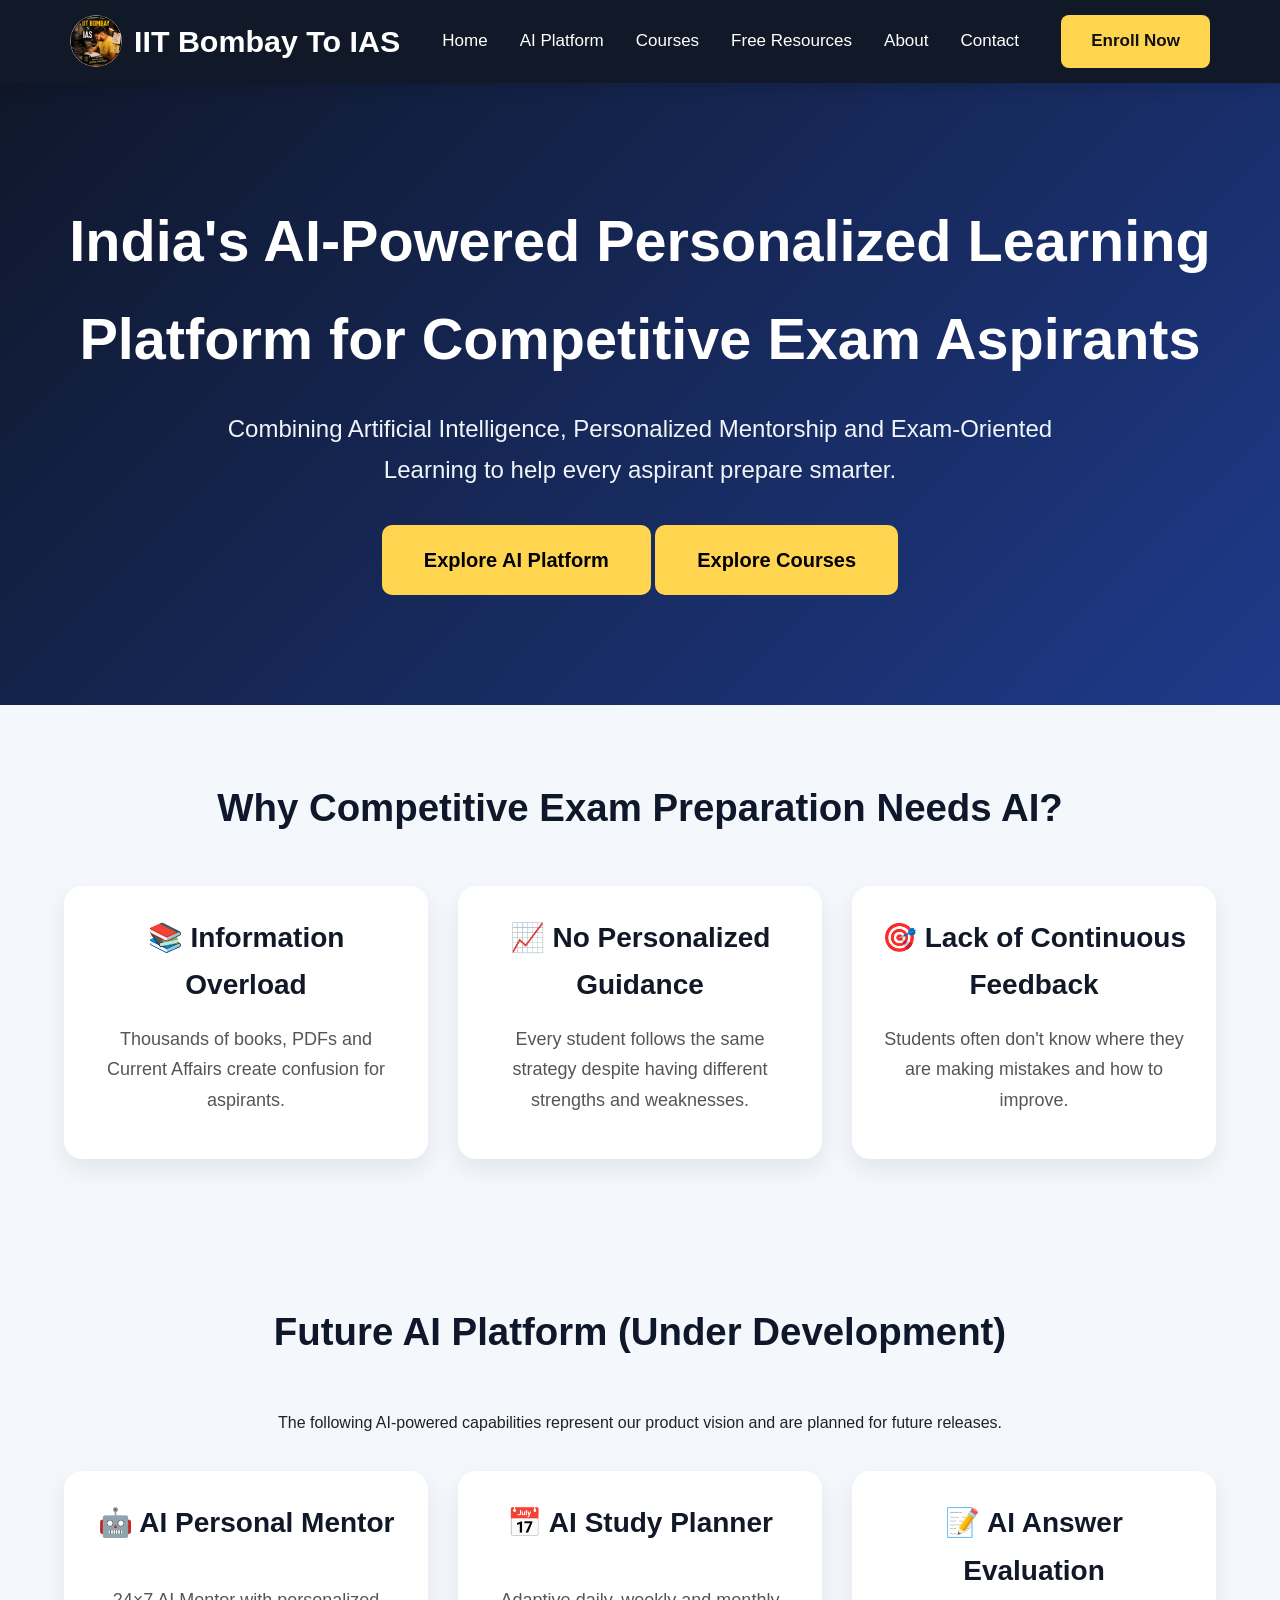
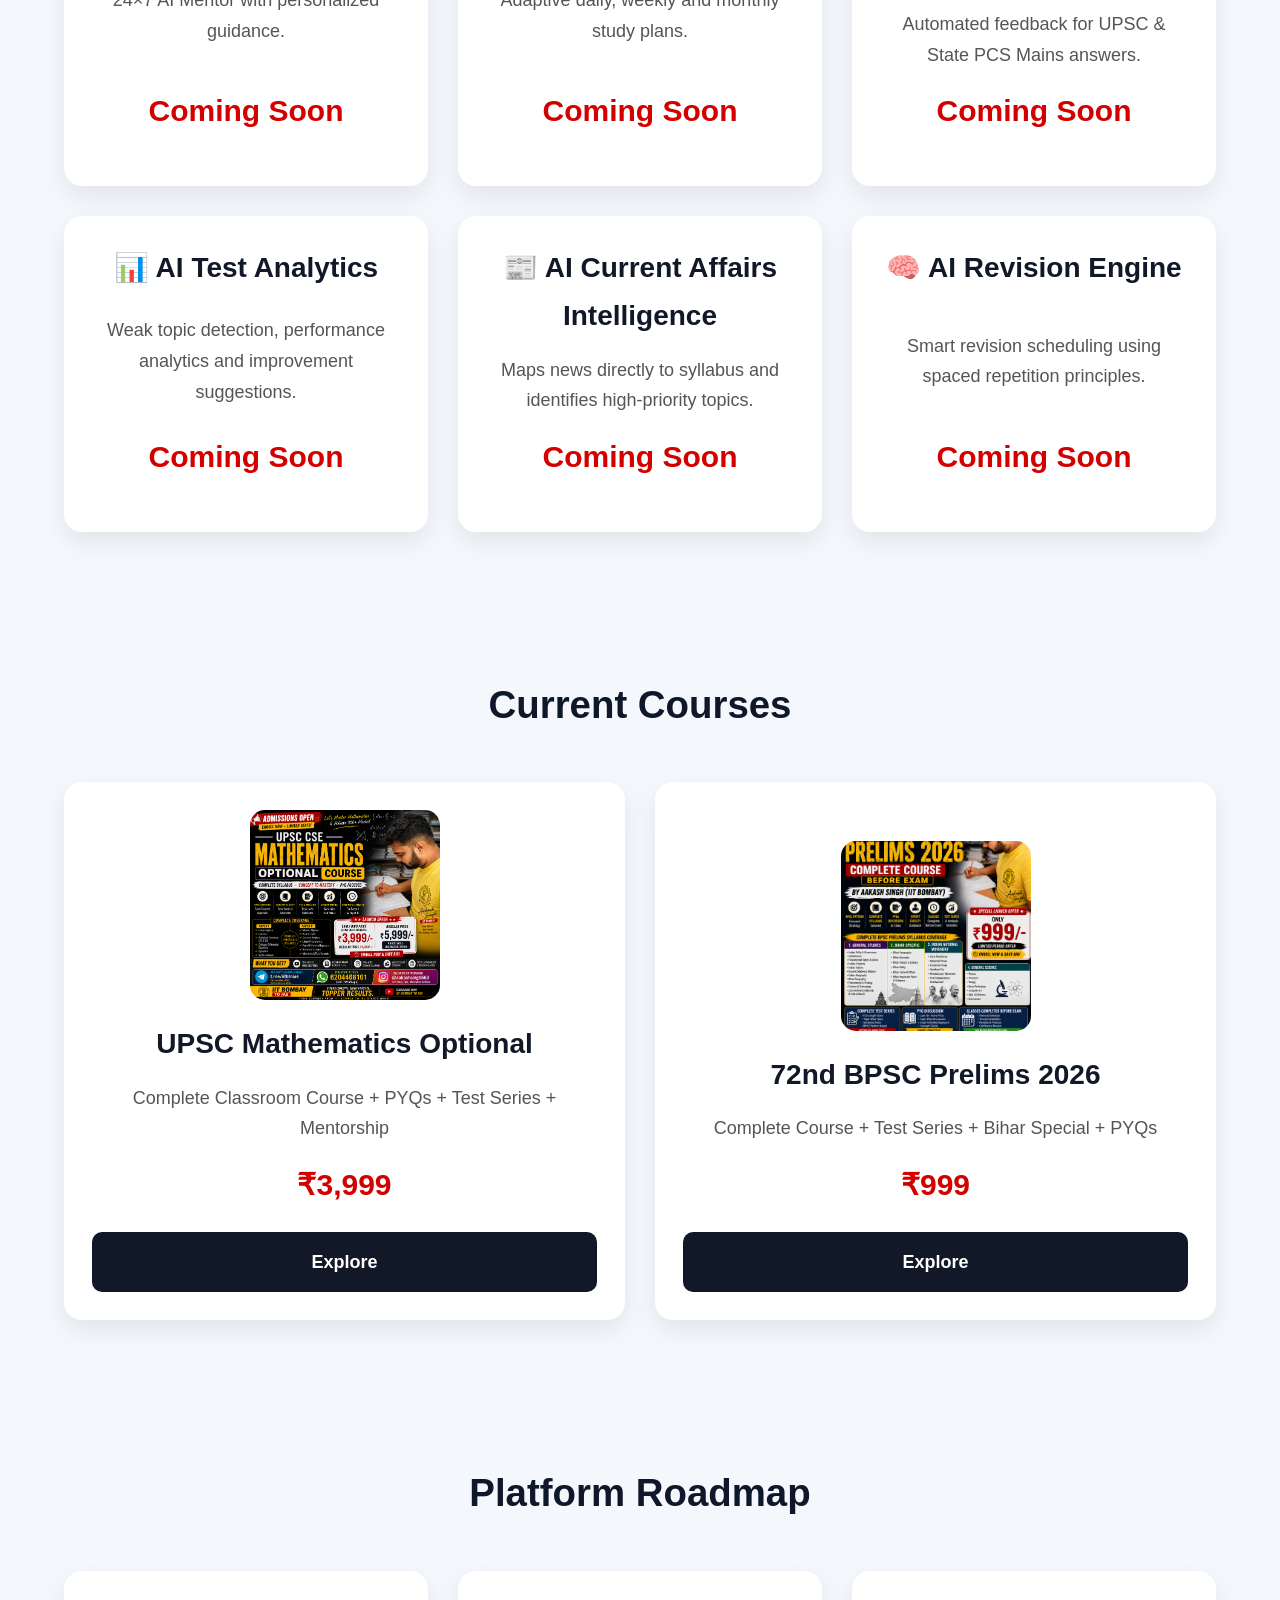
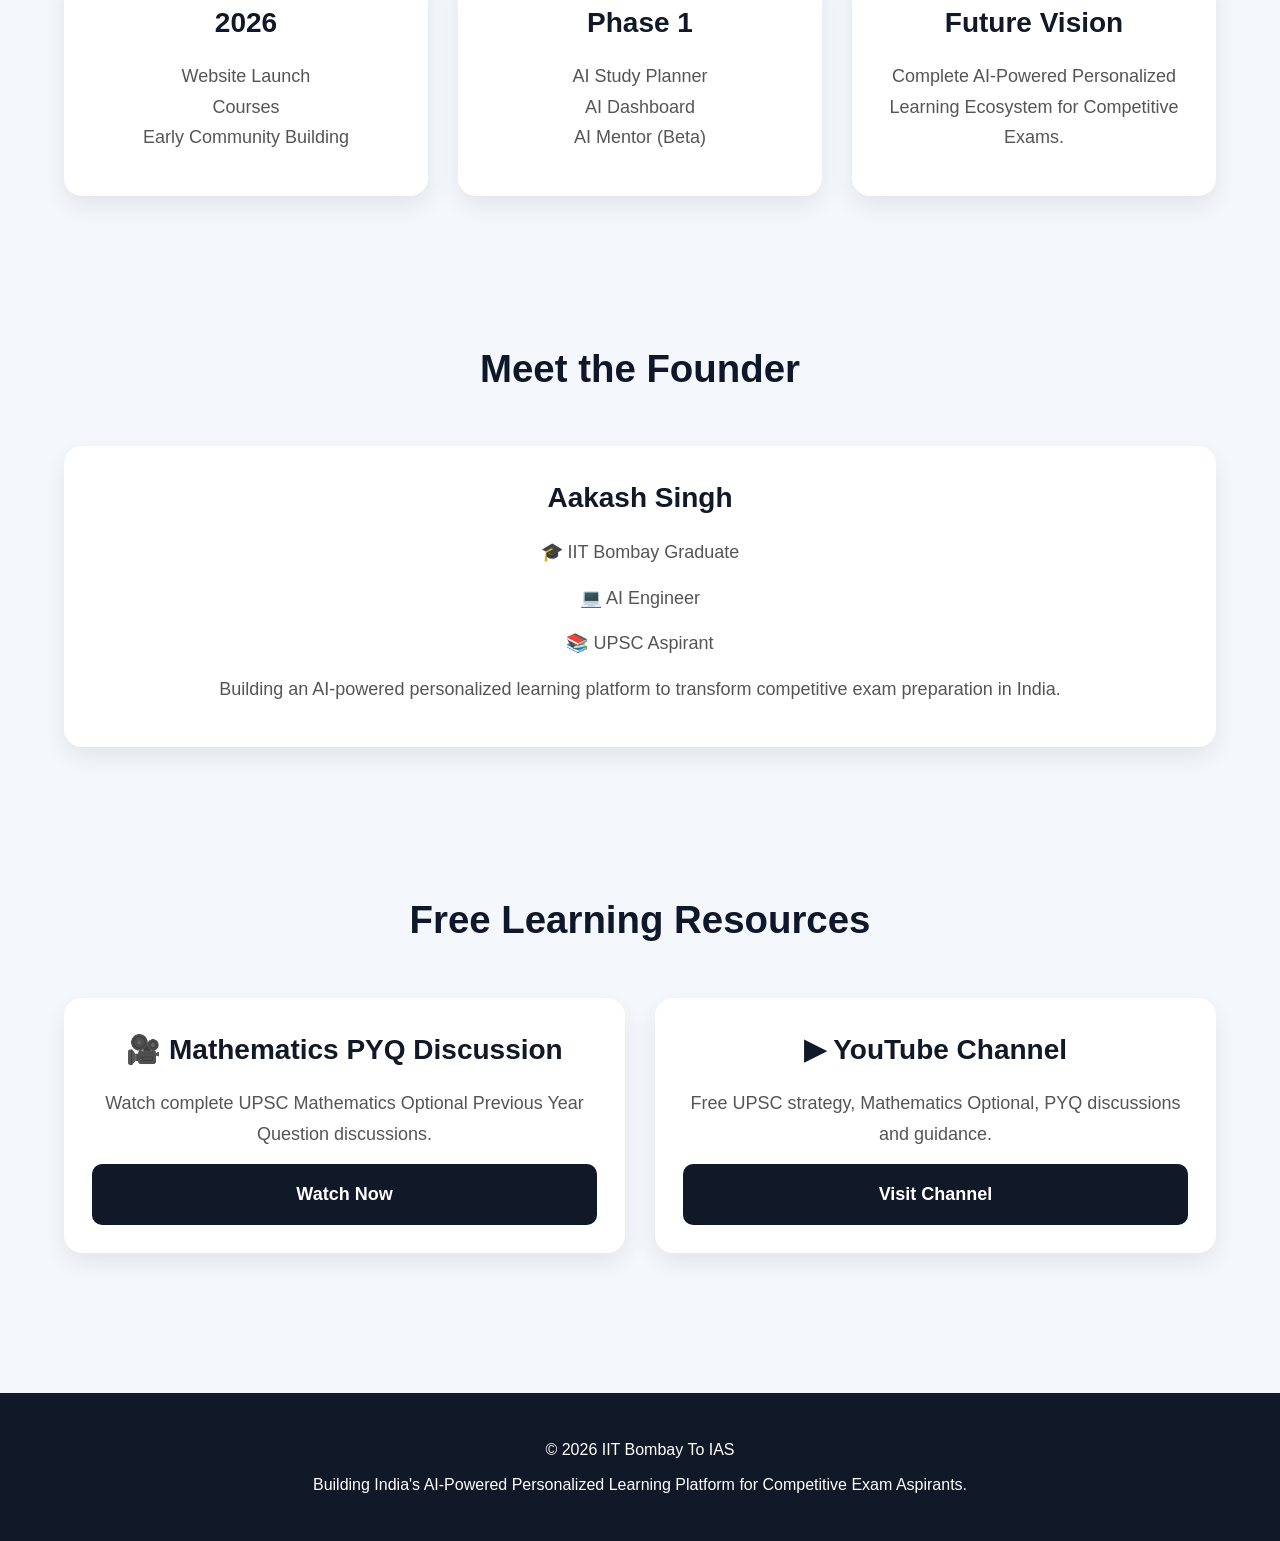
==== commit cef410f2: "Remove "View on GitHub" link from multiple HTML pages" ====
--- a/index.html
+++ b/index.html
@@ -57,7 +57,7 @@
 
 </ul>
 
-<a href="https://forms.gle/uqnSGutSCqCPFCfB7" data-cfg-href="enrollFormUrl" target="_blank" rel="noopener noreferrer" class="nav-btn btn">
+<a data-cfg-href="enrollFormUrl" target="_blank" rel="noopener noreferrer" class="nav-btn btn">
 
 Enroll Now
 
@@ -531,7 +531,7 @@
 
 </p>
 
-<a href="https://youtube.com/playlist?list=PLVQvj6V-gxZo&si=_vvaXOVan2dzab0p" data-cfg-href="youtubePlaylistUrl" target="_blank" rel="noopener noreferrer" class="btn">
+<a data-cfg-href="youtubePlaylistUrl" target="_blank" rel="noopener noreferrer" class="btn">
 
 Watch Now
 
@@ -553,7 +553,7 @@
 
 </p>
 
-<a href="https://youtube.com/@aakashiitian0563?si=vOy2BnMNXCb8_XYf" data-cfg-href="youtubeChannelUrl" target="_blank" rel="noopener noreferrer" class="btn">
+<a data-cfg-href="youtubeChannelUrl" target="_blank" rel="noopener noreferrer" class="btn">
 
 Visit Channel
 
@@ -576,12 +576,6 @@
 <p>
 
 © 2026 IIT Bombay To IAS
-
-</p>
-
-<p>
-
-<a href="https://github.com/Abhi1191/iitbombaytoias" data-cfg-href="repoUrl" target="_blank" rel="noopener noreferrer">View on GitHub</a>
 
 </p>
 
--- a/css/style.css
+++ b/css/style.css
@@ -1685,5 +1685,184 @@
 }
 
 /* ==========================================================
+   FREE AI STUDY CHATBOT
+========================================================== */
+
+.chatbot{
+
+    border:1px solid #e2e8f0;
+    border-radius:16px;
+    overflow:hidden;
+    background:#f8fbff;
+    box-shadow:0 8px 22px rgba(0,0,0,.06);
+    max-width:760px;
+
+}
+
+.chatbot-header{
+
+    background:linear-gradient(135deg,#0f172a,#1e3a8a);
+    color:white;
+    padding:16px 20px;
+    font-size:18px;
+    font-weight:bold;
+
+}
+
+.chatbot-dot{
+
+    display:inline-block;
+    width:10px;
+    height:10px;
+    border-radius:50%;
+    background:#22c55e;
+    margin-right:8px;
+    vertical-align:middle;
+
+}
+
+.chatbot-log{
+
+    height:320px;
+    overflow-y:auto;
+    padding:20px;
+    display:flex;
+    flex-direction:column;
+    gap:12px;
+    background:white;
+
+}
+
+.chatbot-msg{
+
+    max-width:82%;
+    padding:12px 16px;
+    border-radius:14px;
+    font-size:16px;
+    line-height:1.6;
+    white-space:pre-wrap;
+    word-wrap:break-word;
+
+}
+
+.chatbot-bot{
+
+    align-self:flex-start;
+    background:#eef2ff;
+    color:#1e293b;
+    border-bottom-left-radius:4px;
+
+}
+
+.chatbot-user{
+
+    align-self:flex-end;
+    background:#2563eb;
+    color:white;
+    border-bottom-right-radius:4px;
+
+}
+
+.chatbot-chips{
+
+    display:flex;
+    flex-wrap:wrap;
+    gap:8px;
+    padding:12px 16px 0;
+
+}
+
+.chatbot-chip{
+
+    background:white;
+    border:1px solid #c7d2fe;
+    color:#1d4ed8;
+    padding:8px 14px;
+    border-radius:20px;
+    font-size:14px;
+    cursor:pointer;
+    transition:.2s;
+
+}
+
+.chatbot-chip:hover{
+
+    background:#1d4ed8;
+    color:white;
+
+}
+
+.chatbot-form{
+
+    display:flex;
+    gap:10px;
+    padding:16px;
+
+}
+
+.chatbot-form input{
+
+    flex:1;
+    padding:14px 16px;
+    border:1px solid #cbd5e1;
+    border-radius:10px;
+    font-size:16px;
+    outline:none;
+
+}
+
+.chatbot-form input:focus{
+
+    border-color:#2563eb;
+
+}
+
+.chatbot-form .btn{
+
+    background:#111827;
+    color:white;
+    border:none;
+    padding:14px 26px;
+    border-radius:10px;
+    font-weight:bold;
+    cursor:pointer;
+    transition:.3s;
+
+}
+
+.chatbot-form .btn:hover{
+
+    background:#FFD54F;
+    color:black;
+
+}
+
+.chatbot-note{
+
+    font-size:14px !important;
+    color:#64748b !important;
+    padding:0 16px 16px;
+    margin:0;
+    text-align:left !important;
+
+}
+
+@media(max-width:600px){
+
+.chatbot-form{
+
+    flex-direction:column;
+
+}
+
+.chatbot-msg{
+
+    max-width:92%;
+
+}
+
+}
+
+/* ==========================================================
    END OF FILE
 ========================================================== */
